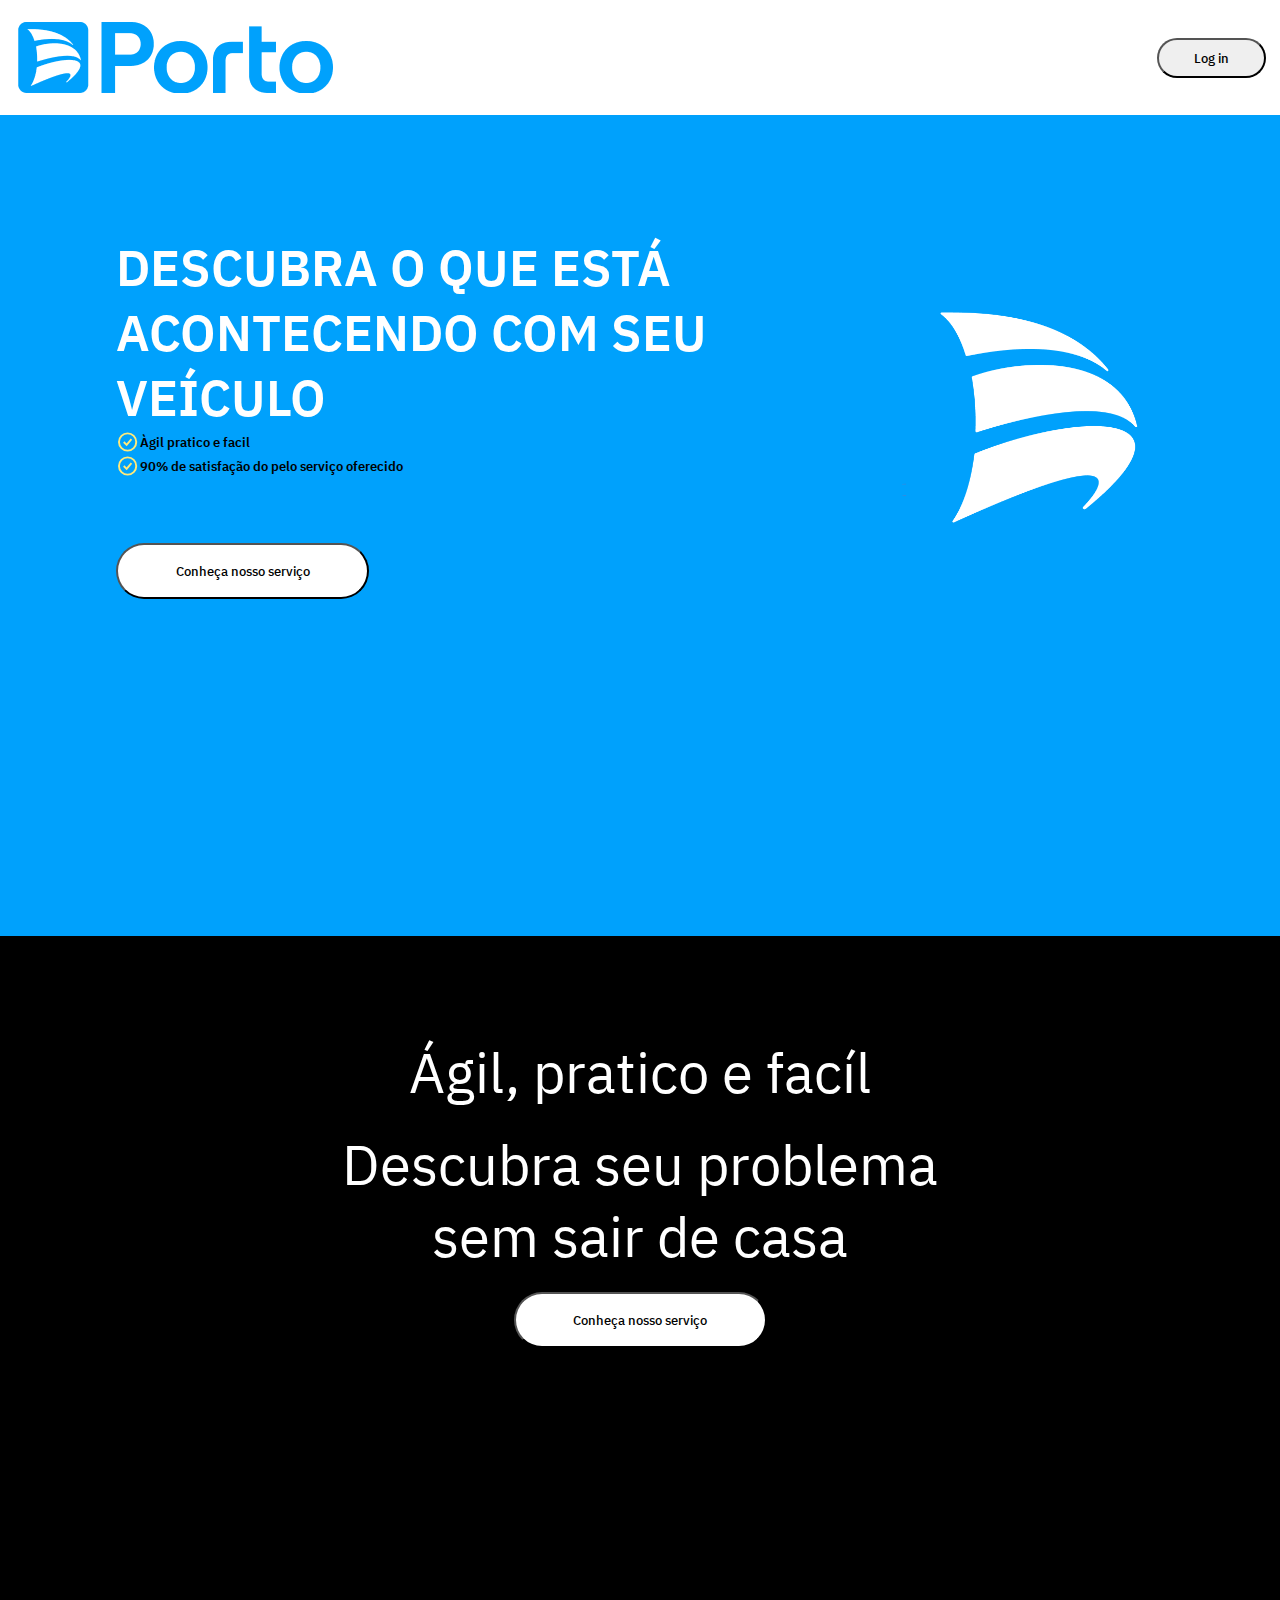
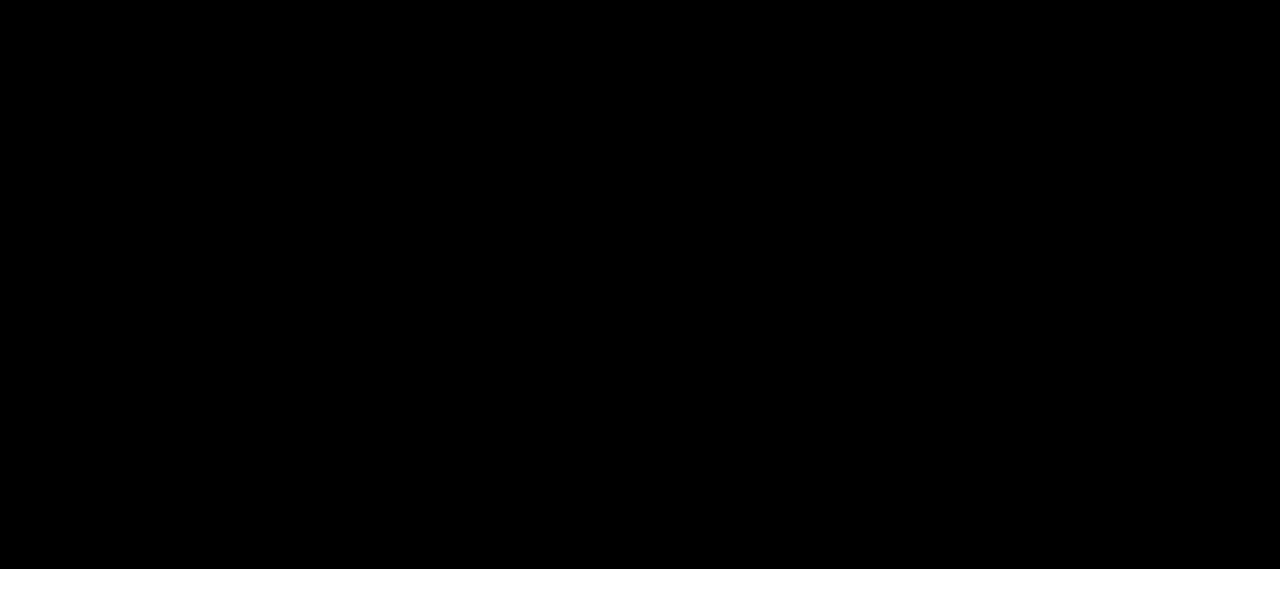
==== index.html @ 5cc7d30b "aaaaaaa" ====
<!DOCTYPE html>
<html lang="PT-br">
  <head>
    <meta charset="UTF-8" />
    <meta name="viewport" content="width=device-width, initial-scale=1.0" />
    <title>Porto</title>
    <link rel="stylesheet" href="styles.css" />
    <link rel="preconnect" href="https://fonts.googleapis.com" />
    <link rel="preconnect" href="https://fonts.gstatic.com" crossorigin />
    <link
      href="https://fonts.googleapis.com/css2?family=IBM+Plex+Sans+Hebrew:wght@400;500;600;700&display=swap"
      rel="stylesheet"
    />
  </head>

  <body>
    <div class="container">
      <div class="content">
        <img
          src="./imgs/Captura de tela 2024-04-25 093306.png"
          alt="Logo Porto"
        />

        <button class="but1">Log in</button>
      </div>
      <main>
        <div class="main-content">
          <div class="section-content">
            <span> DESCUBRA O QUE ESTÁ ACONTECENDO COM SEU VEÍCULO </span>
            <span class="sub-tittles">
              <img class="check" src="./imgs/Check_ring.svg" alt="check" />
              <p>Àgil pratico e facil</p></span
            >

            <span class="sub-tittles"
              ><img class="check" src="./imgs/Check_ring.svg" alt="check" />
              <p>90% de satisfação do pelo serviço oferecido </p
            ></span>
            <br>
            <button class="but2">Conheça nosso serviço</button>
          </div>

          <img
            class="porto-img"
            src="./imgs/unnamed (1).png"
            alt="Porto Logo"
          />
      </main>
      <footer>
        <div class="footer-container">
          <span class="footer-content">Ágil, pratico e facíl
          </span>
          <br>
          <span class="footer-content">
            Descubra seu problema sem sair de casa
          </span>
          <br>
          <button class="but3">Conheça nosso serviço</button>
        </div>
      </footer>
    </div>
  </body>
</html>
---- styles.css ----
* {
    box-sizing: border-box;
    font-family: "IBM Plex Sans Hebrew", sans-serif;
    padding: 0;
    margin: 0;
}  

.container {

    display: flex;    
    align-items: center;
    justify-content: space-between;
    flex-direction: column;
    margin-bottom: 20px;
     background-color: #ffff;
}

.content {
    display: flex;
    align-items: center;
    justify-content: space-between;
    width: 100% ;
    padding: 22px 14px;
}

.but1{
    font-weight: 500;
    padding: 16px 10px;
    width: 109px ;
    height: 40px;
    align-items: center;
    display: flex;
    justify-content: center;
    border-radius: 999px;
    cursor: pointer;
    
}
main{
background-color: #00A1FC;
    width: 100%; 
    min-height: 821px;
    padding: 120px 116px;
    
}
.main-content{
   
    color: #ffff;
    display:flex;
    justify-content: space-between;
    align-items: center;
 
}    
.porto-img{
    width: 25%;
    height: 25%;
    

}
.section-content{
    font-size: 50px;
    font-weight: 600;
    width: 592px;
    min-height: 352px;
    display: flex;
    flex-direction: column;
    text-align:start;
}
.check{
    width: 24px;
    height: 24px;
    


}
.sub-tittles{
    font-size: small;
    display: flex;
    align-items: center;
    color: black;
}

.but2{
    font-weight: 500;
    padding: 16px 10px;
    width: 253px ;
    height: 56px;
    align-items: center;
    display: flex;
    justify-content: center;
    border-radius: 999px;
    cursor: pointer;
    background-color: #ffff;
    
}
footer{

    background-color: black;
    min-height: 1233px;
    width: 100%;
    color: #ffff;
    padding: 100px;
}
.footer-content{
    display: flex;
    flex-direction: column;
    align-items: center;
    font-size: 56px;
    max-width:  693px;
    text-align: center;
   

}
.footer-container{
    display: flex;
    flex-direction: column;
    align-items: center;
}

.but3{
    font-weight: 500;
    padding: 16px 10px;
    width: 253px ;
    height: 56px;
    align-items: center;
    display: flex;
    justify-content: center;
    border-radius: 999px;
    cursor: pointer;
    background-color: #ffff;
    color: black;
    
}
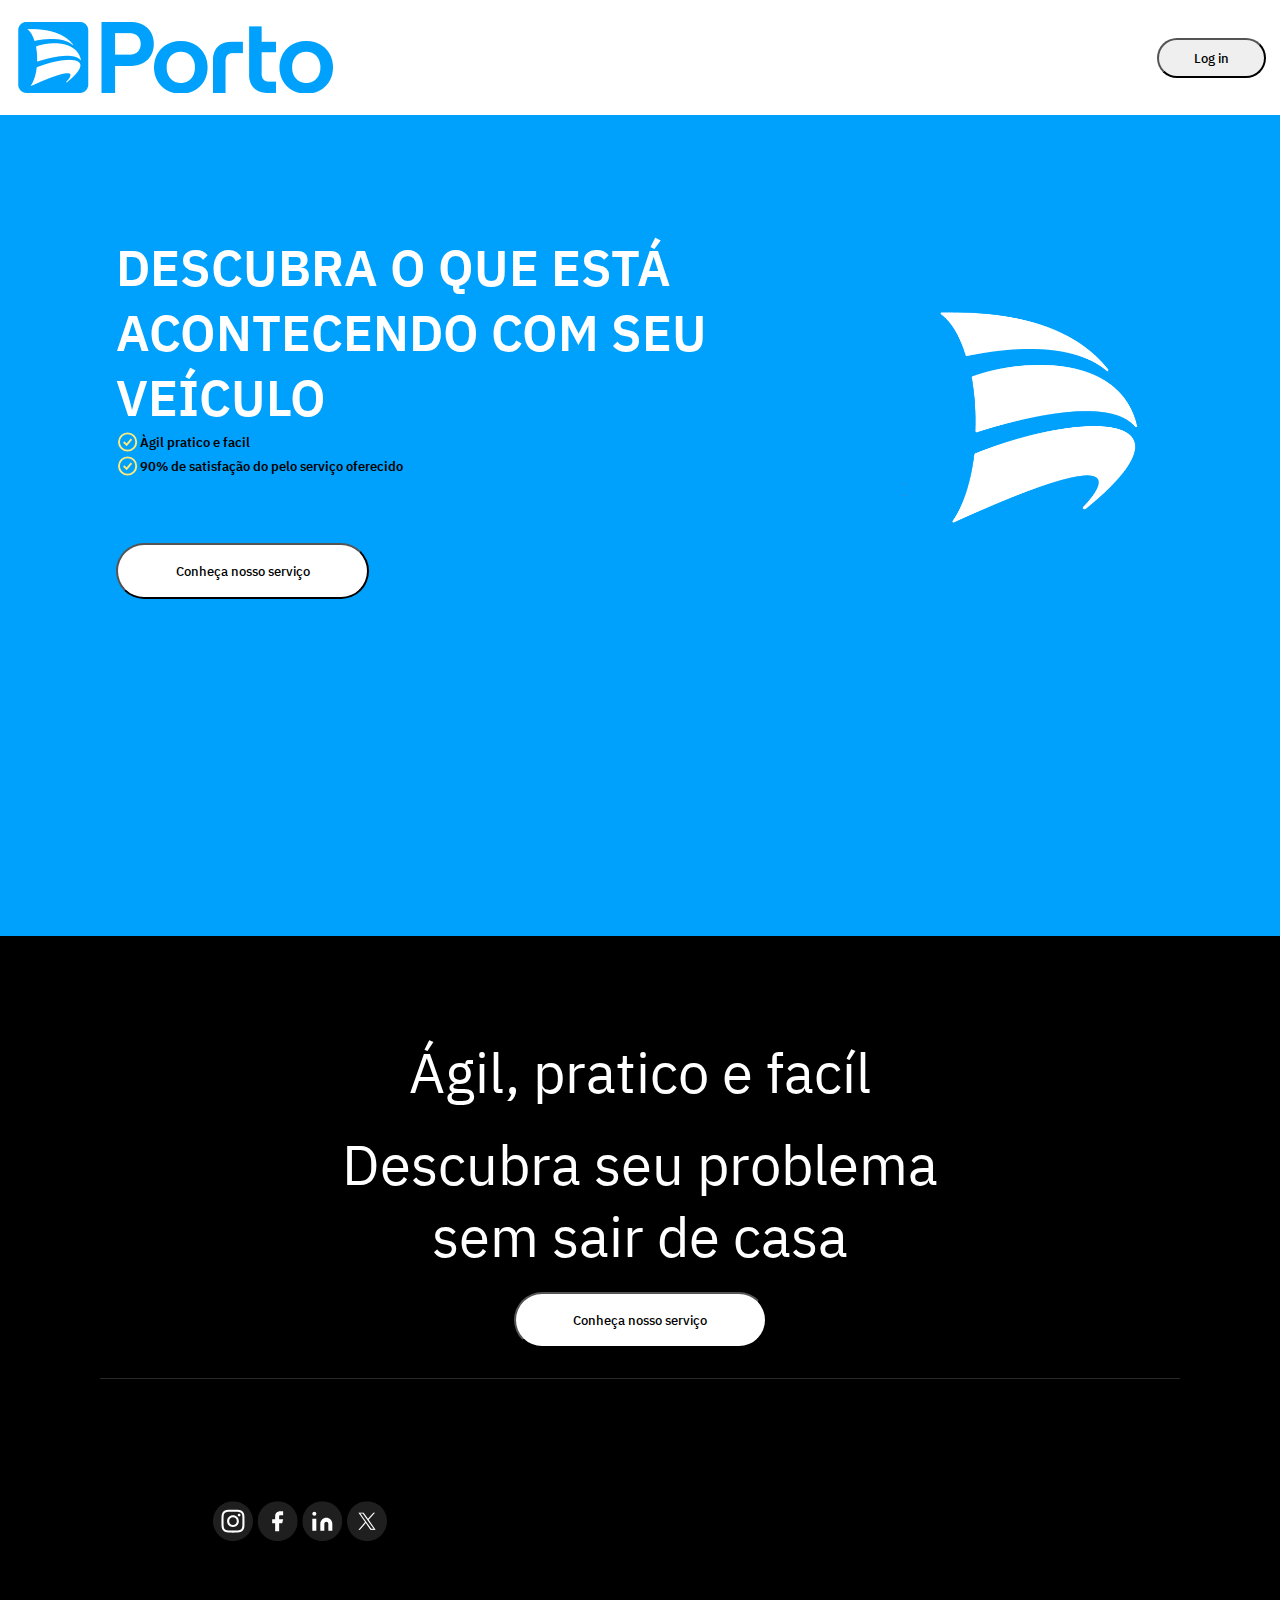
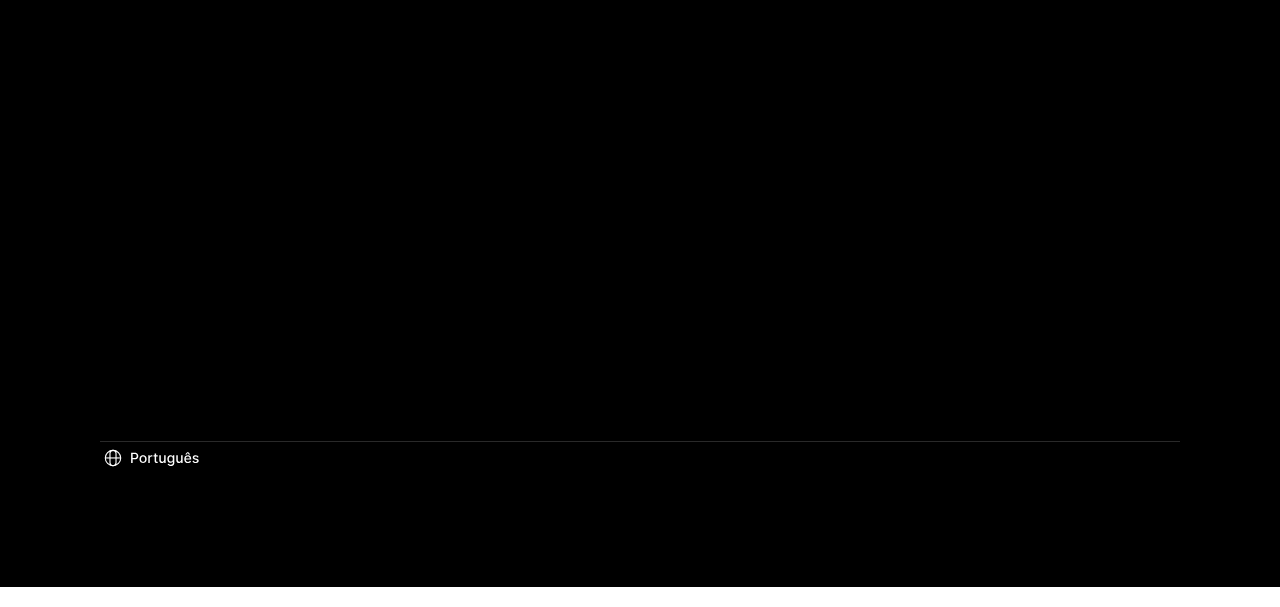
==== commit 3b267072: "aaaaaaa" ====
--- a/index.html
+++ b/index.html
@@ -56,7 +56,20 @@
           </span>
           <br>
           <button class="but3">Conheça nosso serviço</button>
+          <br>
         </div>
+        <div class="separator"> </div>
+        
+        <div class="bottons">
+
+          <img src="./imgs/Image [css-1a2v9hb].svg" alt="Instagram">   
+          <img src="./imgs/Image [css-1a2v9hb] (1).svg" alt="Facebook">
+          <img src="./imgs/Image [css-1a2v9hb] (2).svg" alt="Linkedin">
+          <img src="./imgs/Image [css-1a2v9hb] (3).svg" alt="X">
+       
+        </div>
+        <div class="separator"><img src="./imgs/Button [MuiButtonBase-root].svg" alt=""></div>
+    
       </footer>
     </div>
   </body>
--- a/styles.css
+++ b/styles.css
@@ -107,6 +107,7 @@
     font-size: 56px;
     max-width:  693px;
     text-align: center;
+    border: #ffff;
    
 
 }
@@ -130,3 +131,15 @@
     color: black;
     
 }
+
+.separator{
+    border-top: 1px solid #292929;
+    margin: 10px 0; 
+
+}
+.bottons{
+    
+    padding: 112px;
+    min-height: 642px;
+    
+}
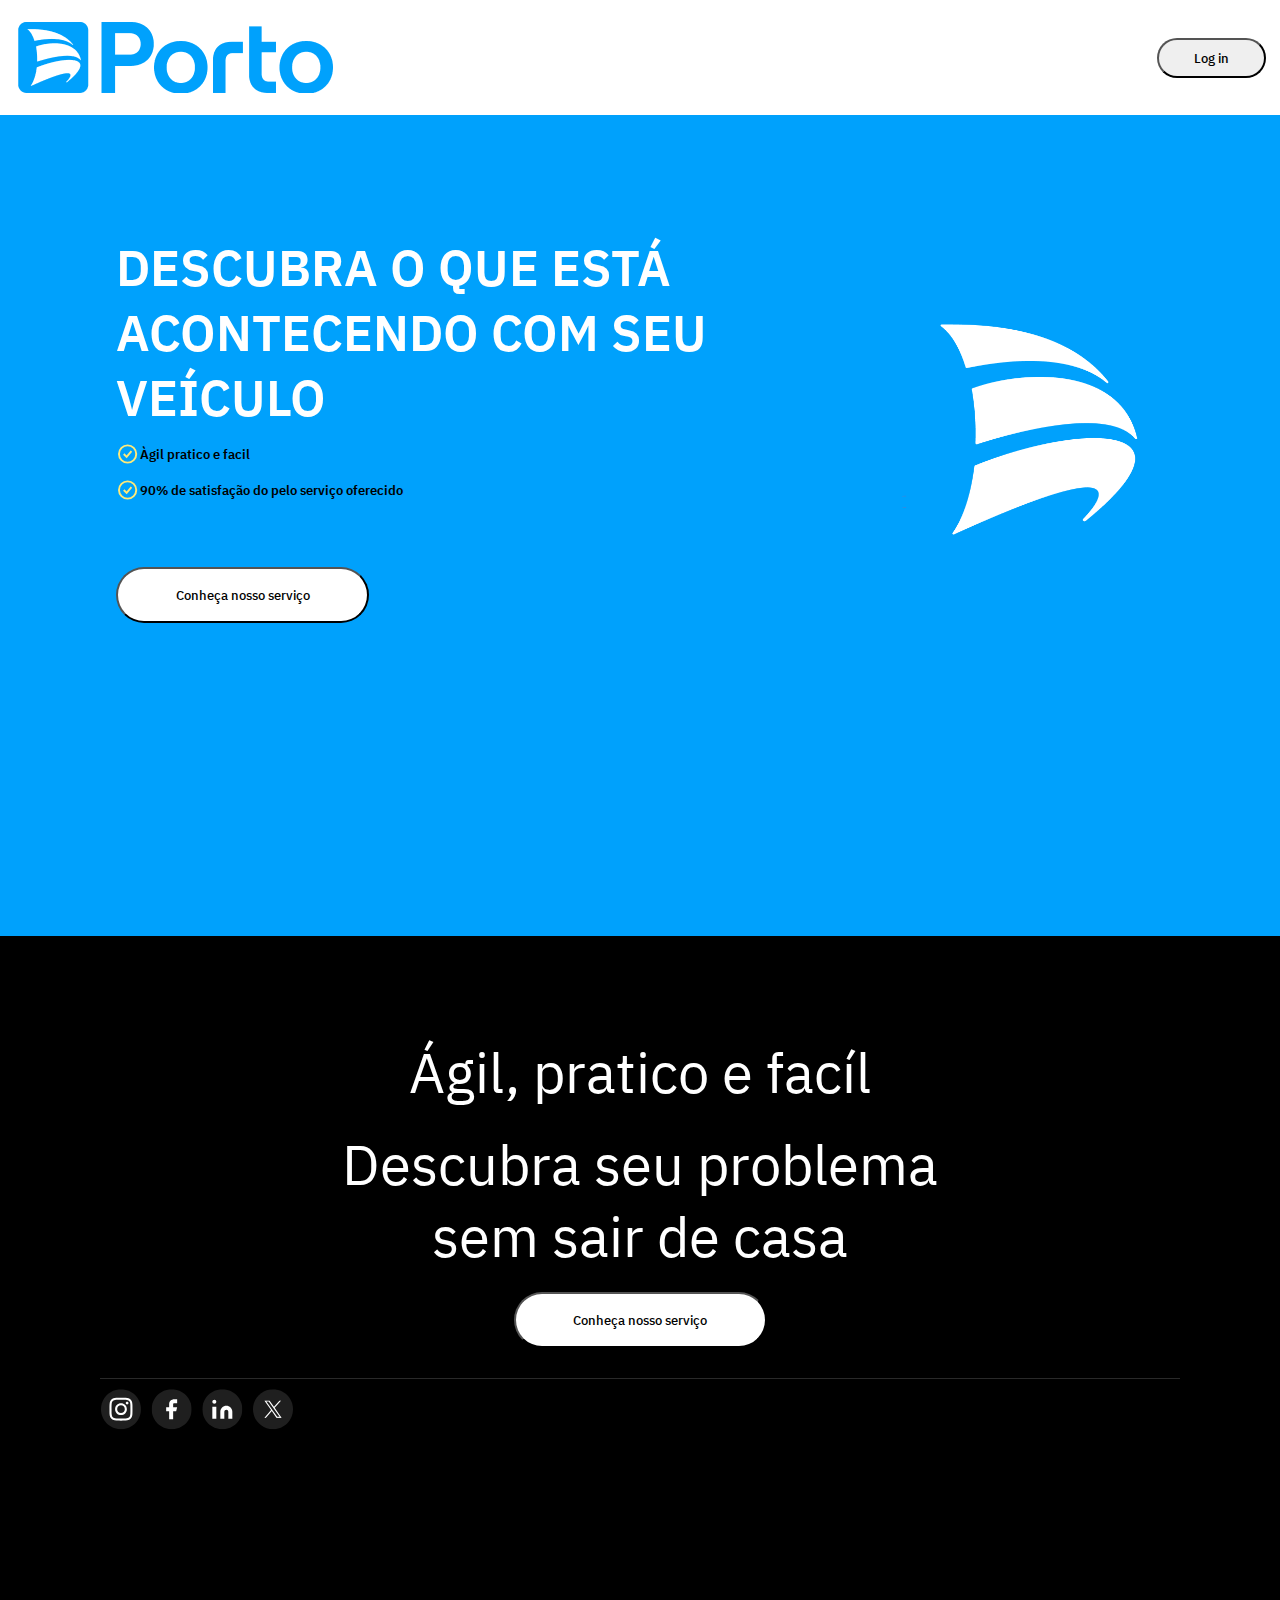
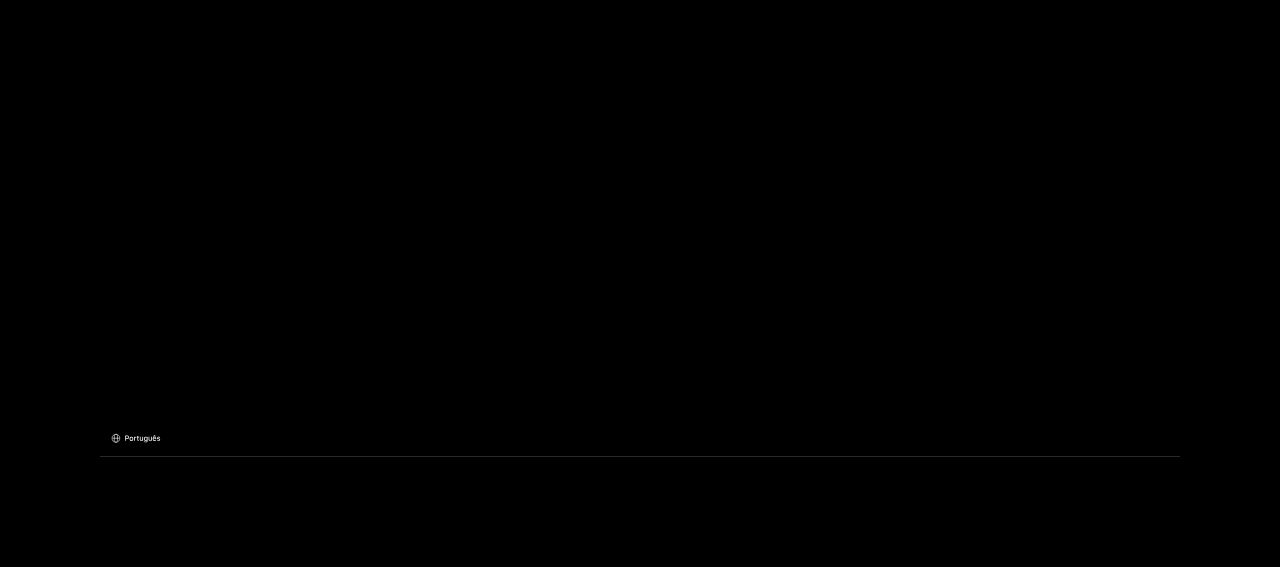
==== commit fec77acd: "aaaaaaaaaaa" ====
--- a/index.html
+++ b/index.html
@@ -60,15 +60,16 @@
         </div>
         <div class="separator"> </div>
         
-        <div class="bottons">
-
-          <img src="./imgs/Image [css-1a2v9hb].svg" alt="Instagram">   
-          <img src="./imgs/Image [css-1a2v9hb] (1).svg" alt="Facebook">
-          <img src="./imgs/Image [css-1a2v9hb] (2).svg" alt="Linkedin">
-          <img src="./imgs/Image [css-1a2v9hb] (3).svg" alt="X">
-       
+        <div class="container-bott">
+            <div class="content-bottons">
+          <img class="bottons"src="./imgs/Image [css-1a2v9hb].svg" alt="Instagram">   
+          <img class="bottons"src="./imgs/Image [css-1a2v9hb] (1).svg" alt="Facebook">
+          <img class="bottons"src="./imgs/Image [css-1a2v9hb] (2).svg" alt="Linkedin">
+          <img class="bottons"src="./imgs/Image [css-1a2v9hb] (3).svg" alt="X">
+          </div>
+          <img class="language" src="./imgs/Button [MuiButtonBase-root].svg" alt="">
         </div>
-        <div class="separator"><img src="./imgs/Button [MuiButtonBase-root].svg" alt=""></div>
+        <div class="separator"></div>
     
       </footer>
     </div>
--- a/styles.css
+++ b/styles.css
@@ -48,7 +48,7 @@
     display:flex;
     justify-content: space-between;
     align-items: center;
- 
+    
 }    
 .porto-img{
     width: 25%;
@@ -68,6 +68,7 @@
 .check{
     width: 24px;
     height: 24px;
+   
     
 
 
@@ -77,6 +78,7 @@
     display: flex;
     align-items: center;
     color: black;
+    margin-top: 12px;
 }
 
 .but2{
@@ -95,7 +97,7 @@
 footer{
 
     background-color: black;
-    min-height: 1233px;
+    height: 100%;
     width: 100%;
     color: #ffff;
     padding: 100px;
@@ -137,9 +139,21 @@
     margin: 10px 0; 
 
 }
-.bottons{
-    
-    padding: 112px;
-    min-height: 642px;
-    
+.container-bott{
+    display: flex;
+    flex-direction: column;
+    gap: 600px   ;
 }
+.content-bottons{
+    display: flex;
+    gap: 10px;
+    align-items: center;
+
+}
+
+.language{
+    width: 70px;
+    height: 16px;
+}
+
+
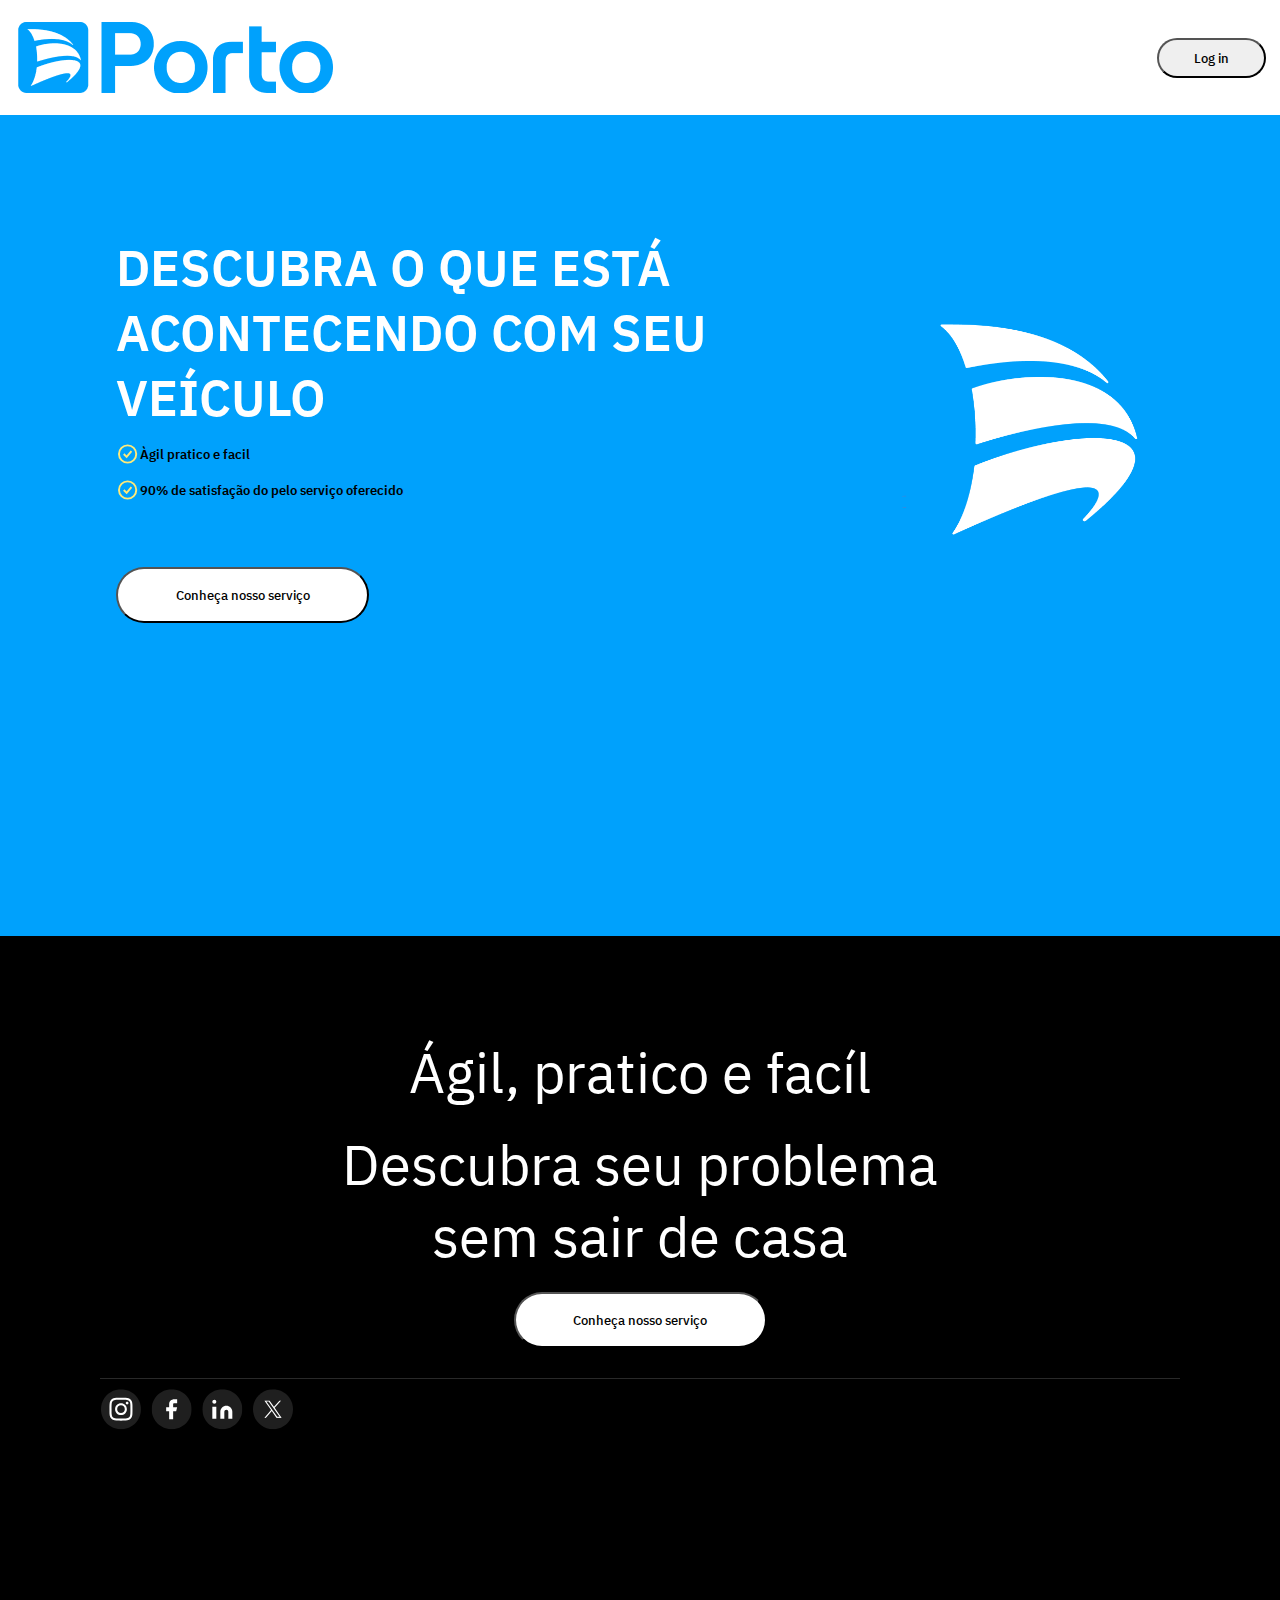
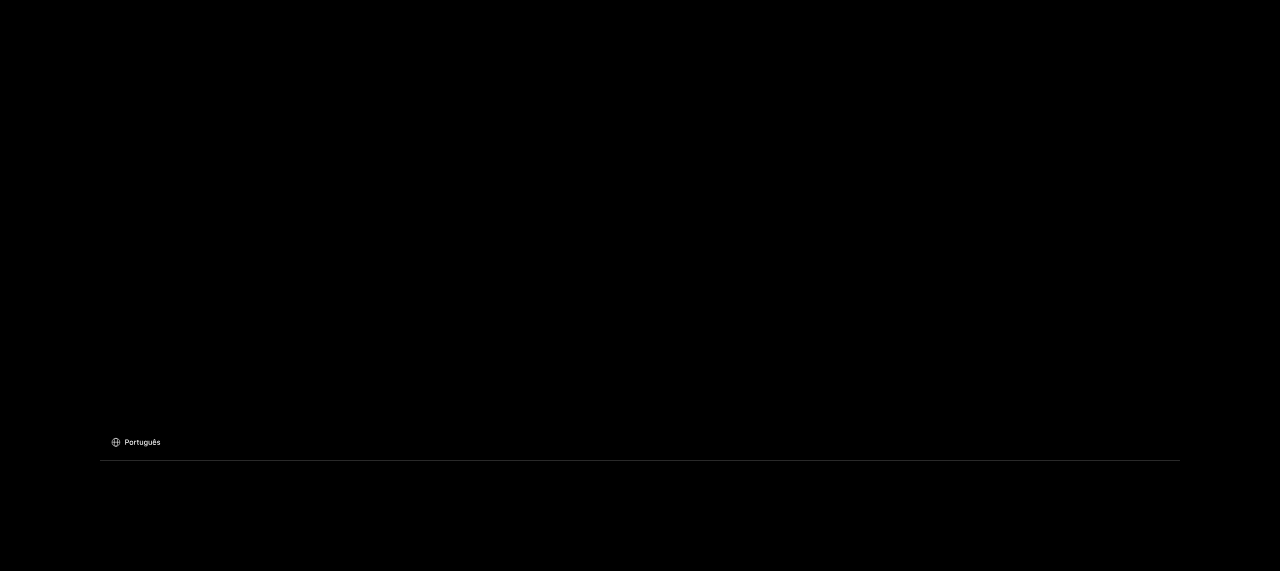
==== commit fb361cd7: "reponsividade main index" ====
--- a/index.html
+++ b/index.html
@@ -4,7 +4,7 @@
     <meta charset="UTF-8" />
     <meta name="viewport" content="width=device-width, initial-scale=1.0" />
     <title>Porto</title>
-    <link rel="stylesheet" href="styles.css" />
+    <link rel="stylesheet" href="./css/styles.css" />
     <link rel="preconnect" href="https://fonts.googleapis.com" />
     <link rel="preconnect" href="https://fonts.gstatic.com" crossorigin />
     <link
@@ -16,7 +16,7 @@
   <body>
     <div class="container">
       <div class="content">
-        <img
+        <img class="content-img"
           src="./imgs/Captura de tela 2024-04-25 093306.png"
           alt="Logo Porto"
         />
@@ -62,10 +62,10 @@
         
         <div class="container-bott">
             <div class="content-bottons">
-          <img class="bottons"src="./imgs/Image [css-1a2v9hb].svg" alt="Instagram">   
-          <img class="bottons"src="./imgs/Image [css-1a2v9hb] (1).svg" alt="Facebook">
-          <img class="bottons"src="./imgs/Image [css-1a2v9hb] (2).svg" alt="Linkedin">
-          <img class="bottons"src="./imgs/Image [css-1a2v9hb] (3).svg" alt="X">
+          <a href="#"><img class="bottons"src="./imgs/Image [css-1a2v9hb].svg" alt="Instagram"> </a>  
+          <a href="#"><img class="bottons"src="./imgs/Image [css-1a2v9hb] (1).svg" alt="Facebook"></a>
+          <a href="#"><img class="bottons"src="./imgs/Image [css-1a2v9hb] (2).svg" alt="Linkedin"></a>
+          <a href="#"><img class="bottons"src="./imgs/Image [css-1a2v9hb] (3).svg" alt="X"></a>
           </div>
           <img class="language" src="./imgs/Button [MuiButtonBase-root].svg" alt="">
         </div>
--- a/css/styles.css
+++ b/css/styles.css
@@ -0,0 +1,233 @@
+* {
+    box-sizing: border-box;
+    font-family: "IBM Plex Sans Hebrew", sans-serif;
+    padding: 0;
+    margin: 0;
+}
+html, body {
+    height: 100%;
+}
+
+.container {
+    display: flex;    
+    align-items: center;
+    justify-content: space-between;
+    flex-direction: column;
+    margin-bottom: 20px;
+    background-color: #ffff;
+}
+
+.content {
+    display: flex;
+    align-items: center;
+    justify-content: space-between;
+    width: 100%;
+    padding: 22px 14px;
+}
+
+.but1 {
+    font-weight: 500;
+    padding: 16px 10px;
+    width: 109px;
+    height: 40px;
+    align-items: center;
+    display: flex;
+    justify-content: center;
+    border-radius: 999px;
+    cursor: pointer;
+}
+
+main {
+    background-color: #00A1FC;
+    width: 100%;
+    min-height: 821px;
+    padding: 120px 116px;
+}
+
+.main-content {
+    color: #ffff;
+    display: flex;
+    justify-content: space-between;
+    align-items: center;
+}
+
+.porto-img {
+    width: 25%;
+    height: 25%;
+}
+
+.section-content {
+    font-size: 50px;
+    font-weight: 600;
+    width: 592px;
+    min-height: 352px;
+    display: flex;
+    flex-direction: column;
+    text-align: start;
+}
+
+.check {
+    width: 24px;
+    height: 24px;
+}
+
+.sub-tittles {
+    font-size: small;
+    display: flex;
+    align-items: center;
+    color: black;
+    margin-top: 12px;
+}
+
+.but2 {
+    font-weight: 500;
+    padding: 16px 10px;
+    width: 253px;
+    height: 56px;
+    align-items: center;
+    display: flex;
+    justify-content: center;
+    border-radius: 999px;
+    cursor: pointer;
+    background-color: #ffff;
+}
+
+footer {
+    background-color: black;
+    height: 100%;
+    width: 100%;
+    color: #ffff;
+    padding: 100px;
+}
+
+.footer-content {
+    display: flex;
+    flex-direction: column;
+    align-items: center;
+    font-size: 56px;
+    max-width: 693px;
+    text-align: center;
+    border: #ffff;
+}
+
+.footer-container {
+    display: flex;
+    flex-direction: column;
+    align-items: center;
+}
+
+.but3 {
+    font-weight: 500;
+    padding: 16px 10px;
+    width: 253px;
+    height: 56px;
+    align-items: center;
+    display: flex;
+    justify-content: center;
+    border-radius: 999px;
+    cursor: pointer;
+    background-color: #ffff;
+    color: black;
+}
+
+.separator {
+    border-top: 1px solid #292929;
+    margin: 10px 0;
+}
+
+.container-bott {
+    display: flex;
+    flex-direction: column;
+    gap: 600px;
+}
+
+.content-bottons {
+    display: flex;
+    gap: 10px;
+    align-items: center;
+}
+
+.language {
+    width: 70px;
+    height: 16px;
+}
+
+
+@media(max-width: 768px) {
+   
+    .container {
+        display: flex;    
+        align-items: center;
+        justify-content: space-between;
+        flex-direction: column;
+        margin-bottom: 20px;
+        background-color: #ffff;
+    }
+    
+    .content {
+        display: flex;
+        align-items: center;
+        gap: 100px;
+        padding: 22px 14px;
+    }
+    .content-img{
+        width: 25%; 
+        height: 55%;
+
+        
+    }
+    .but1 {
+        font-weight: 500;
+        padding: 16px 10px;
+        width: 20px;
+        height: 25px;
+        align-items: center;
+        display: flex;
+        justify-content: center;
+        border-radius: 999px;
+        cursor: pointer;
+    }
+    .main-content {
+        flex-direction: column;
+        align-items: center;
+    }
+
+    .section-content {
+        font-size: 28px;
+        width: 100%;
+        min-height: auto;
+        text-align: center;
+        padding: 0 10px;
+    }
+
+    .porto-img {
+        width: 50%;
+        height: auto;
+        margin-bottom: 20px;
+
+    }
+
+    .but1, .but2, .but3 {
+        width: 100%;
+        max-width: 300px;
+        padding: 10px;
+    }
+
+    main {
+        padding: 60px 20px;
+        min-height: auto
+    }
+
+    .footer-content {
+        font-size: 18px;
+        padding: 10px;
+        background-color: black;
+    }
+
+    .container-bott { 
+        gap: 20px;   
+    }
+    html, body {
+        height: 100%;
+    }
+}
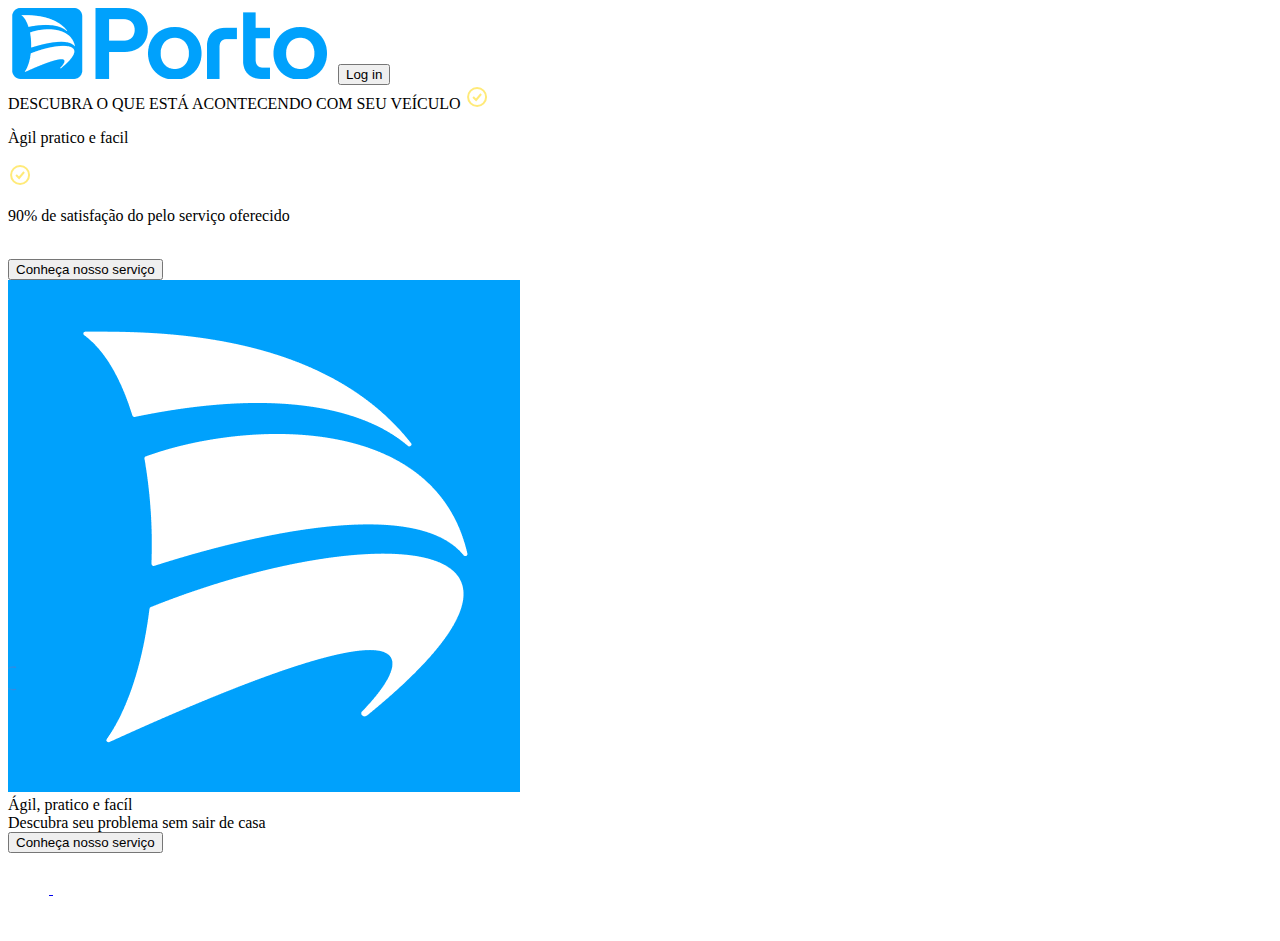
==== commit c65eaf3e: "add ex" ====
--- a/index.html
+++ b/index.html
@@ -4,7 +4,7 @@
     <meta charset="UTF-8" />
     <meta name="viewport" content="width=device-width, initial-scale=1.0" />
     <title>Porto</title>
-    <link rel="stylesheet" href="./css/styles.css" />
+    <link rel="stylesheet" href="./css/styles" />
     <link rel="preconnect" href="https://fonts.googleapis.com" />
     <link rel="preconnect" href="https://fonts.gstatic.com" crossorigin />
     <link
@@ -21,7 +21,7 @@
           alt="Logo Porto"
         />
 
-        <button class="but1">Log in</button>
+        <a href="./css/stylesSevico.css"><button class="but1">Log in</button></a>
       </div>
       <main>
         <div class="main-content">
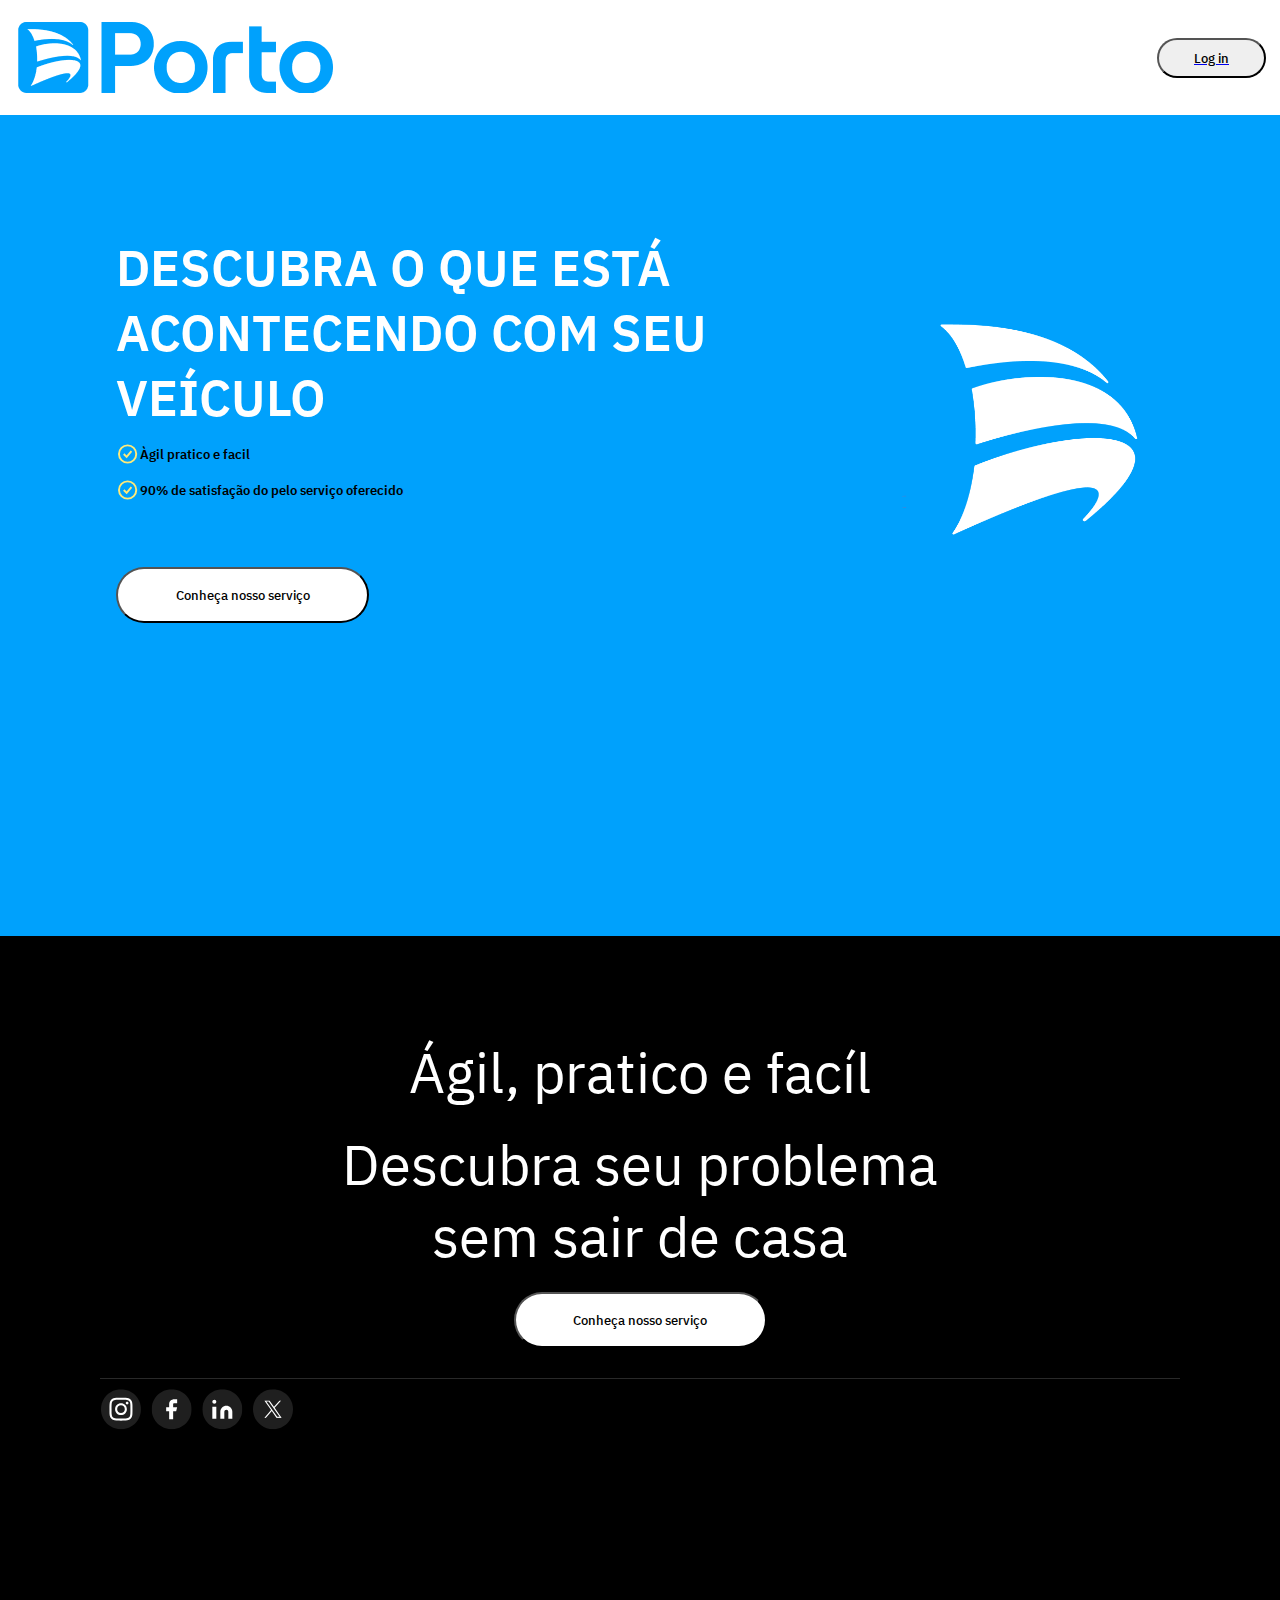
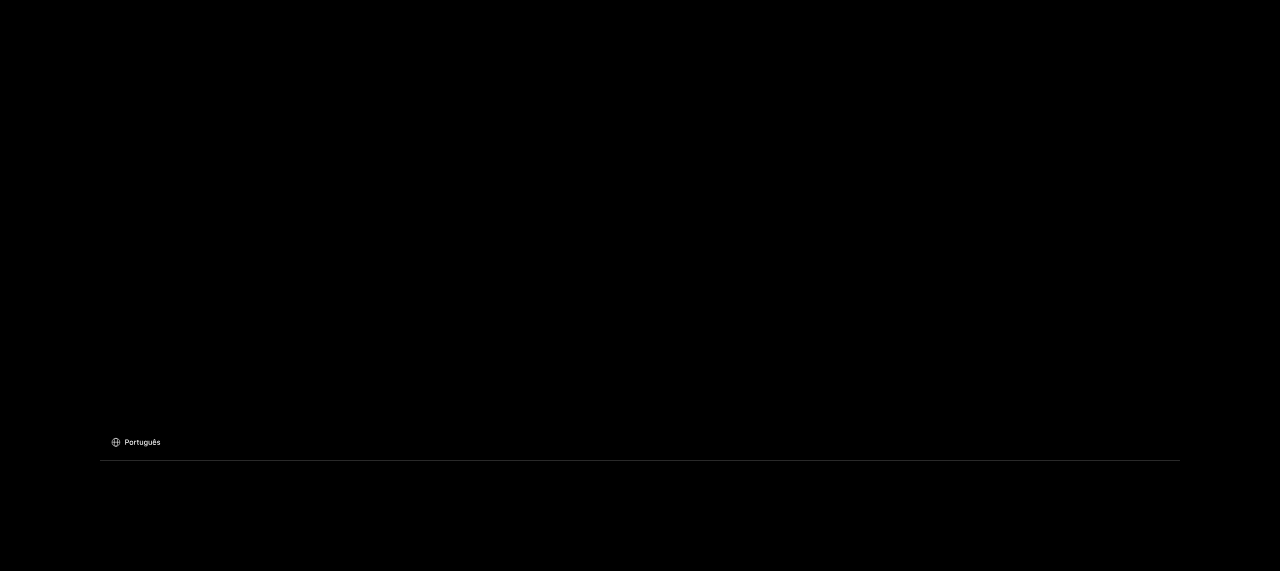
==== commit b268f44d: "mods" ====
--- a/index.html
+++ b/index.html
@@ -4,7 +4,7 @@
     <meta charset="UTF-8" />
     <meta name="viewport" content="width=device-width, initial-scale=1.0" />
     <title>Porto</title>
-    <link rel="stylesheet" href="./css/styles" />
+    <link rel="stylesheet" href="/css/styles.css" />
     <link rel="preconnect" href="https://fonts.googleapis.com" />
     <link rel="preconnect" href="https://fonts.gstatic.com" crossorigin />
     <link
@@ -21,7 +21,7 @@
           alt="Logo Porto"
         />
 
-        <a href="./css/stylesSevico.css"><button class="but1">Log in</button></a>
+        <a href="./paginas/login.html"><button class="but1">Log in</button></a>
       </div>
       <main>
         <div class="main-content">
@@ -67,7 +67,7 @@
           <a href="#"><img class="bottons"src="./imgs/Image [css-1a2v9hb] (2).svg" alt="Linkedin"></a>
           <a href="#"><img class="bottons"src="./imgs/Image [css-1a2v9hb] (3).svg" alt="X"></a>
           </div>
-          <img class="language" src="./imgs/Button [MuiButtonBase-root].svg" alt="">
+          <img class="language" src="/imgs/Button [MuiButtonBase-root].svg" alt="language">
         </div>
         <div class="separator"></div>
     
--- a/css/styles.css
+++ b/css/styles.css
@@ -0,0 +1,233 @@
+* {
+    box-sizing: border-box;
+    font-family: "IBM Plex Sans Hebrew", sans-serif;
+    padding: 0;
+    margin: 0;
+}
+html, body {
+    height: 100%;
+}
+
+.container {
+    display: flex;    
+    align-items: center;
+    justify-content: space-between;
+    flex-direction: column;
+    margin-bottom: 20px;
+    background-color: #ffff;
+}
+
+.content {
+    display: flex;
+    align-items: center;
+    justify-content: space-between;
+    width: 100%;
+    padding: 22px 14px;
+}
+
+.but1 {
+    font-weight: 500;
+    padding: 16px 10px;
+    width: 109px;
+    height: 40px;
+    align-items: center;
+    display: flex;
+    justify-content: center;
+    border-radius: 999px;
+    cursor: pointer;
+}
+
+main {
+    background-color: #00A1FC;
+    width: 100%;
+    min-height: 821px;
+    padding: 120px 116px;
+}
+
+.main-content {
+    color: #ffff;
+    display: flex;
+    justify-content: space-between;
+    align-items: center;
+}
+
+.porto-img {
+    width: 25%;
+    height: 25%;
+}
+
+.section-content {
+    font-size: 50px;
+    font-weight: 600;
+    width: 592px;
+    min-height: 352px;
+    display: flex;
+    flex-direction: column;
+    text-align: start;
+}
+
+.check {
+    width: 24px;
+    height: 24px;
+}
+
+.sub-tittles {
+    font-size: small;
+    display: flex;
+    align-items: center;
+    color: black;
+    margin-top: 12px;
+}
+
+.but2 {
+    font-weight: 500;
+    padding: 16px 10px;
+    width: 253px;
+    height: 56px;
+    align-items: center;
+    display: flex;
+    justify-content: center;
+    border-radius: 999px;
+    cursor: pointer;
+    background-color: #ffff;
+}
+
+footer {
+    background-color: black;
+    height: 100%;
+    width: 100%;
+    color: #ffff;
+    padding: 100px;
+}
+
+.footer-content {
+    display: flex;
+    flex-direction: column;
+    align-items: center;
+    font-size: 56px;
+    max-width: 693px;
+    text-align: center;
+    border: #ffff;
+}
+
+.footer-container {
+    display: flex;
+    flex-direction: column;
+    align-items: center;
+}
+
+.but3 {
+    font-weight: 500;
+    padding: 16px 10px;
+    width: 253px;
+    height: 56px;
+    align-items: center;
+    display: flex;
+    justify-content: center;
+    border-radius: 999px;
+    cursor: pointer;
+    background-color: #ffff;
+    color: black;
+}
+
+.separator {
+    border-top: 1px solid #292929;
+    margin: 10px 0;
+}
+
+.container-bott {
+    display: flex;
+    flex-direction: column;
+    gap: 600px;
+}
+
+.content-bottons {
+    display: flex;
+    gap: 10px;
+    align-items: center;
+}
+
+.language {
+    width: 70px;
+    height: 16px;
+}
+
+
+@media(max-width: 768px) {
+   
+    .container {
+        display: flex;    
+        align-items: center;
+        justify-content: space-between;
+        flex-direction: column;
+        margin-bottom: 20px;
+        background-color: #ffff;
+    }
+    
+    .content {
+        display: flex;
+        align-items: center;
+        gap: 100px;
+        padding: 22px 14px;
+    }
+    .content-img{
+        width: 25%; 
+        height: 55%;
+
+        
+    }
+    .but1 {
+        font-weight: 500;
+        padding: 16px 10px;
+        width: 20px;
+        height: 25px;
+        align-items: center;
+        display: flex;
+        justify-content: center;
+        border-radius: 999px;
+        cursor: pointer;
+    }
+    .main-content {
+        flex-direction: column;
+        align-items: center;
+    }
+
+    .section-content {
+        font-size: 28px;
+        width: 100%;
+        min-height: auto;
+        text-align: center;
+        padding: 0 10px;
+    }
+
+    .porto-img {
+        width: 50%;
+        height: auto;
+        margin-bottom: 20px;
+
+    }
+
+    .but1, .but2, .but3 {
+        width: 100%;
+        max-width: 300px;
+        padding: 10px;
+    }
+
+    main {
+        padding: 60px 20px;
+        min-height: auto
+    }
+
+    .footer-content {
+        font-size: 18px;
+        padding: 10px;
+        background-color: black;
+    }
+
+    .container-bott { 
+        gap: 20px;   
+    }
+    html, body {
+        height: 100%;
+    }
+}
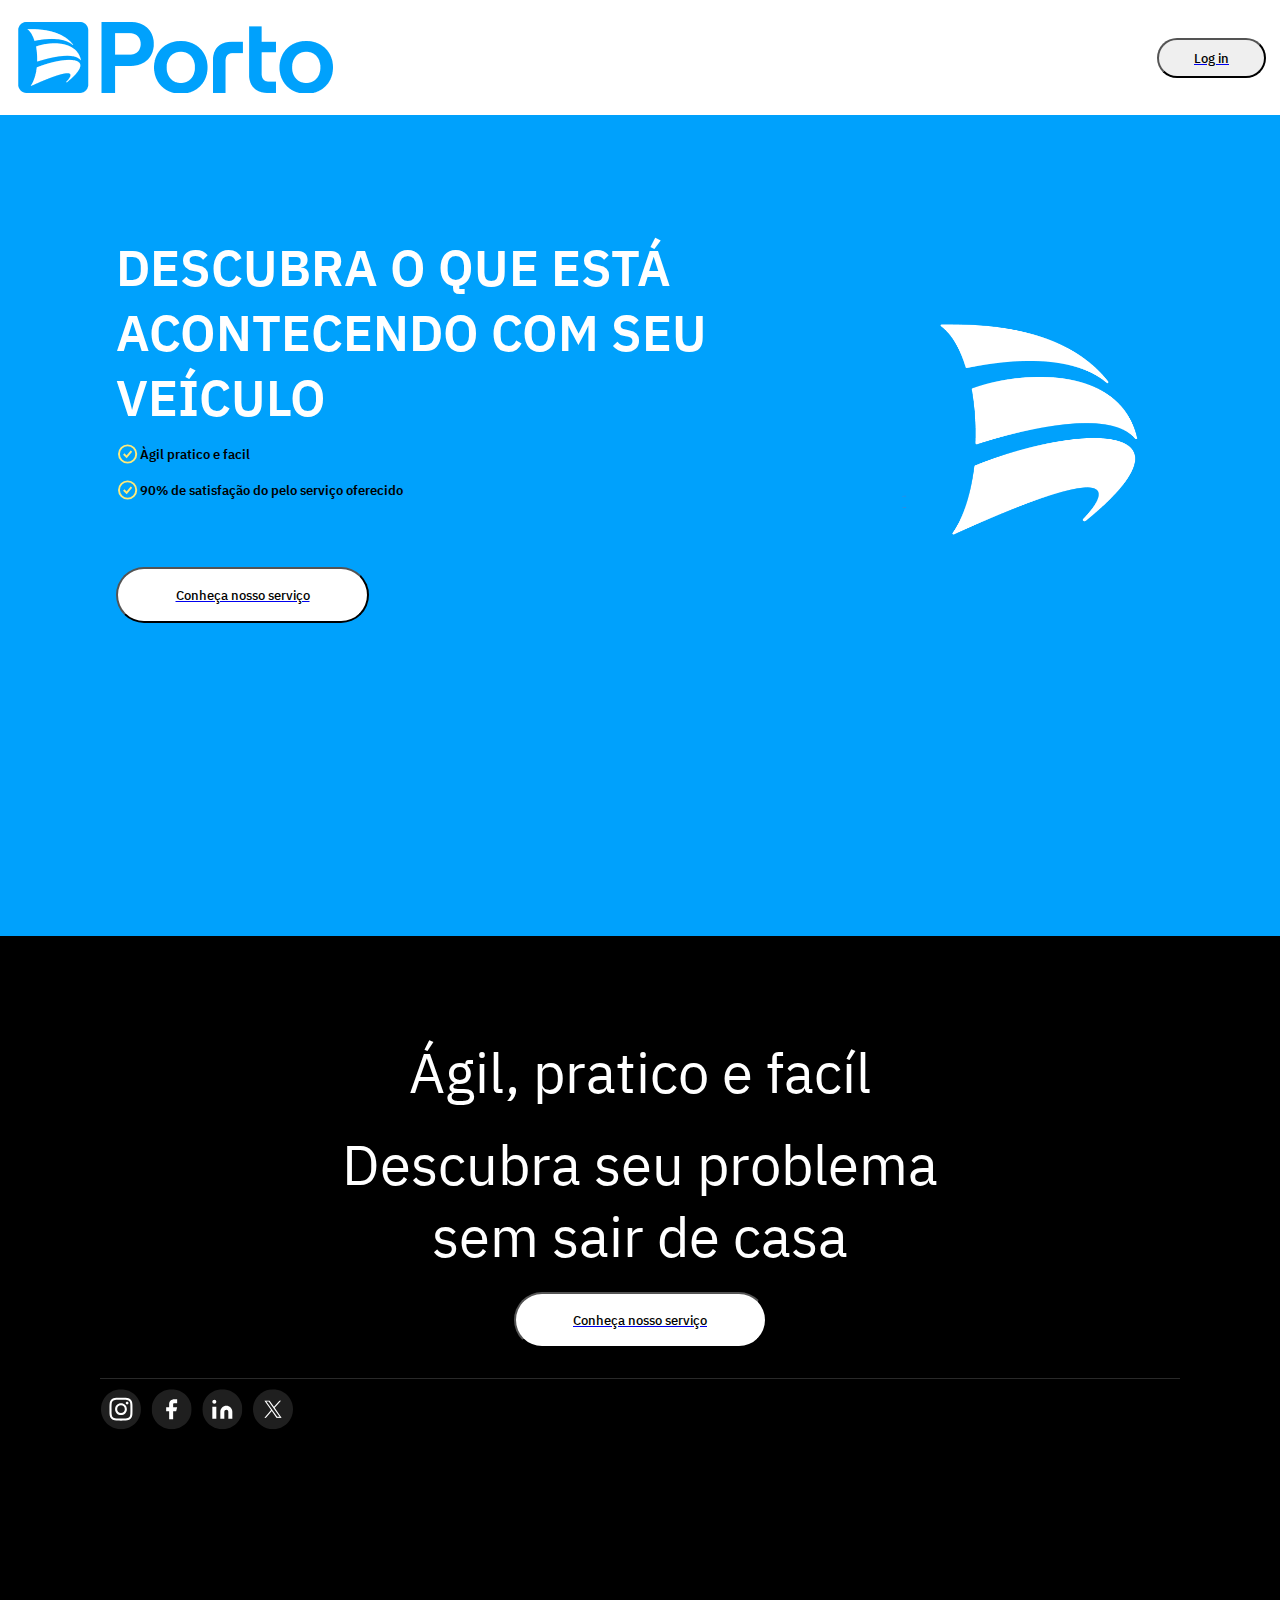
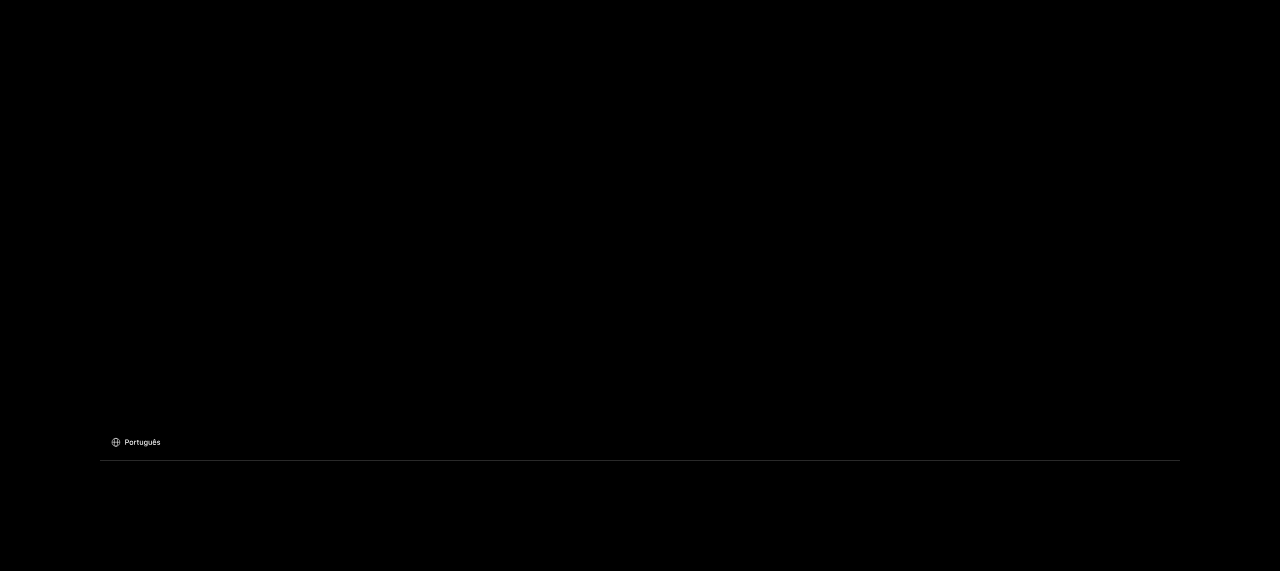
==== commit ddf82b61: "add index 2" ====
--- a/index.html
+++ b/index.html
@@ -1,77 +1,76 @@
 <!DOCTYPE html>
 <html lang="PT-br">
-  <head>
+<head>
     <meta charset="UTF-8" />
     <meta name="viewport" content="width=device-width, initial-scale=1.0" />
     <title>Porto</title>
     <link rel="stylesheet" href="/css/styles.css" />
     <link rel="preconnect" href="https://fonts.googleapis.com" />
     <link rel="preconnect" href="https://fonts.gstatic.com" crossorigin />
-    <link
-      href="https://fonts.googleapis.com/css2?family=IBM+Plex+Sans+Hebrew:wght@400;500;600;700&display=swap"
-      rel="stylesheet"
-    />
-  </head>
+    <link href="https://fonts.googleapis.com/css2?family=IBM+Plex+Sans+Hebrew:wght@400;500;600;700&display=swap" rel="stylesheet" />
+    
+</head>
 
-  <body>
+<body>
     <div class="container">
-      <div class="content">
-        <img class="content-img"
-          src="./imgs/Captura de tela 2024-04-25 093306.png"
-          alt="Logo Porto"
-        />
-
-        <a href="./paginas/login.html"><button class="but1">Log in</button></a>
-      </div>
-      <main>
-        <div class="main-content">
-          <div class="section-content">
-            <span> DESCUBRA O QUE ESTÁ ACONTECENDO COM SEU VEÍCULO </span>
-            <span class="sub-tittles">
-              <img class="check" src="./imgs/Check_ring.svg" alt="check" />
-              <p>Àgil pratico e facil</p></span
-            >
-
-            <span class="sub-tittles"
-              ><img class="check" src="./imgs/Check_ring.svg" alt="check" />
-              <p>90% de satisfação do pelo serviço oferecido </p
-            ></span>
-            <br>
-            <button class="but2">Conheça nosso serviço</button>
-          </div>
-
-          <img
-            class="porto-img"
-            src="./imgs/unnamed (1).png"
-            alt="Porto Logo"
-          />
-      </main>
-      <footer>
-        <div class="footer-container">
-          <span class="footer-content">Ágil, pratico e facíl
-          </span>
-          <br>
-          <span class="footer-content">
-            Descubra seu problema sem sair de casa
-          </span>
-          <br>
-          <button class="but3">Conheça nosso serviço</button>
-          <br>
+        <div class="content">
+            <img class="content-img" src="./imgs/Captura de tela 2024-04-25 093306.png" alt="Logo Porto" />
+            <a href="./paginas/login.html"><button class="but1">Log in</button></a>
         </div>
-        <div class="separator"> </div>
+        <main>
+            <div class="main-content">
+                <div class="section-content">
+                    <span> DESCUBRA O QUE ESTÁ ACONTECENDO COM SEU VEÍCULO </span>
+                    <span class="sub-tittles">
+                        <img class="check" src="./imgs/Check_ring.svg" alt="check" />
+                        <p>Àgil pratico e facil</p></span>
+                    <span class="sub-tittles">
+                        <img class="check" src="./imgs/Check_ring.svg" alt="check" />
+                        <p>90% de satisfação do pelo serviço oferecido </p></span>
+                    <br>
+                    <a href="/paginas/servico.html"><button class="but2">Conheça nosso serviço</button></a>
+                </div>
+                <img class="porto-img" src="./imgs/unnamed (1).png" alt="Porto Logo" />
+            </div>
+        </main>
+        <footer>
+            <div class="footer-container">
+                <span class="footer-content">Ágil, pratico e facíl</span>
+                <br>
+                <span class="footer-content">Descubra seu problema sem sair de casa</span>
+                <br>
+                <a href="/paginas/servico.html"><button class="but3">Conheça nosso serviço</button></a>
+                <br>
+            </div>
+            <div class="separator"> </div>
+            <div class="container-bott">
+                <div class="content-bottons">
+                    <a href="#"><img class="bottons" src="./imgs/Image [css-1a2v9hb].svg" alt="Instagram"> </a>  
+                    <a href="#"><img class="bottons" src="./imgs/Image [css-1a2v9hb] (1).svg" alt="Facebook"></a>
+                    <a href="#"><img class="bottons" src="./imgs/Image [css-1a2v9hb] (2).svg" alt="Linkedin"></a>
+                    <a href="#"><img class="bottons" src="./imgs/Image [css-1a2v9hb] (3).svg" alt="X"></a>
+                </div>
+                <img class="language" src="/imgs/Button [MuiButtonBase-root].svg" alt="language">
+            </div>
+            <div class="separator"></div>
+        </footer>
+    </div>
+    
+    <button class="back-to-top" id="back-to-top">↑</button>
+    
+    <script>
         
-        <div class="container-bott">
-            <div class="content-bottons">
-          <a href="#"><img class="bottons"src="./imgs/Image [css-1a2v9hb].svg" alt="Instagram"> </a>  
-          <a href="#"><img class="bottons"src="./imgs/Image [css-1a2v9hb] (1).svg" alt="Facebook"></a>
-          <a href="#"><img class="bottons"src="./imgs/Image [css-1a2v9hb] (2).svg" alt="Linkedin"></a>
-          <a href="#"><img class="bottons"src="./imgs/Image [css-1a2v9hb] (3).svg" alt="X"></a>
-          </div>
-          <img class="language" src="/imgs/Button [MuiButtonBase-root].svg" alt="language">
-        </div>
-        <div class="separator"></div>
-    
-      </footer>
-    </div>
-  </body>
+        const backToTopButton = document.getElementById('back-to-top');
+        window.addEventListener('scroll', () => {
+            if (window.pageYOffset > 300) {
+                backToTopButton.style.display = 'block';
+            } else {
+                backToTopButton.style.display = 'none';
+            }
+        });
+        backToTopButton.addEventListener('click', () => {
+            window.scrollTo({ top: 0, behavior: 'smooth' });
+        });
+    </script>
+</body>
 </html>
--- a/css/styles.css
+++ b/css/styles.css
@@ -3,6 +3,7 @@
     font-family: "IBM Plex Sans Hebrew", sans-serif;
     padding: 0;
     margin: 0;
+    transition: all 0.3s ease-in-out; /* Adicionando transições suaves */
 }
 html, body {
     height: 100%;
@@ -35,6 +36,7 @@
     justify-content: center;
     border-radius: 999px;
     cursor: pointer;
+    transition: background-color 0.3s; /* Transição suave de cor */
 }
 
 main {
@@ -90,6 +92,7 @@
     border-radius: 999px;
     cursor: pointer;
     background-color: #ffff;
+    transition: background-color 0.3s; 
 }
 
 footer {
@@ -128,6 +131,7 @@
     cursor: pointer;
     background-color: #ffff;
     color: black;
+    transition: background-color 0.3s; /* Transição suave de cor */
 }
 
 .separator {
@@ -152,9 +156,27 @@
     height: 16px;
 }
 
-
+.back-to-top {
+    position: fixed;
+    bottom: 20px;
+    right: 20px;
+    display: none;
+    background-color: #00A1FC;
+    color: white;
+    padding: 10px;
+    border-radius: 50%;
+    cursor: pointer;
+    z-index: 1000;
+}
+
+* {
+    transition: all 0.3s ease-in-out;
+}
+.but1:hover, .but2:hover, .but3:hover {
+    background-color: #005f99;
+}
+/* Responsivo */
 @media(max-width: 768px) {
-   
     .container {
         display: flex;    
         align-items: center;
@@ -163,19 +185,19 @@
         margin-bottom: 20px;
         background-color: #ffff;
     }
-    
+
     .content {
         display: flex;
         align-items: center;
         gap: 100px;
         padding: 22px 14px;
     }
+
     .content-img{
         width: 25%; 
         height: 55%;
-
-        
-    }
+    }
+
     .but1 {
         font-weight: 500;
         padding: 16px 10px;
@@ -187,6 +209,7 @@
         border-radius: 999px;
         cursor: pointer;
     }
+
     .main-content {
         flex-direction: column;
         align-items: center;
@@ -204,7 +227,6 @@
         width: 50%;
         height: auto;
         margin-bottom: 20px;
-
     }
 
     .but1, .but2, .but3 {
@@ -215,7 +237,7 @@
 
     main {
         padding: 60px 20px;
-        min-height: auto
+        min-height: auto;
     }
 
     .footer-content {
@@ -227,6 +249,7 @@
     .container-bott { 
         gap: 20px;   
     }
+
     html, body {
         height: 100%;
     }
